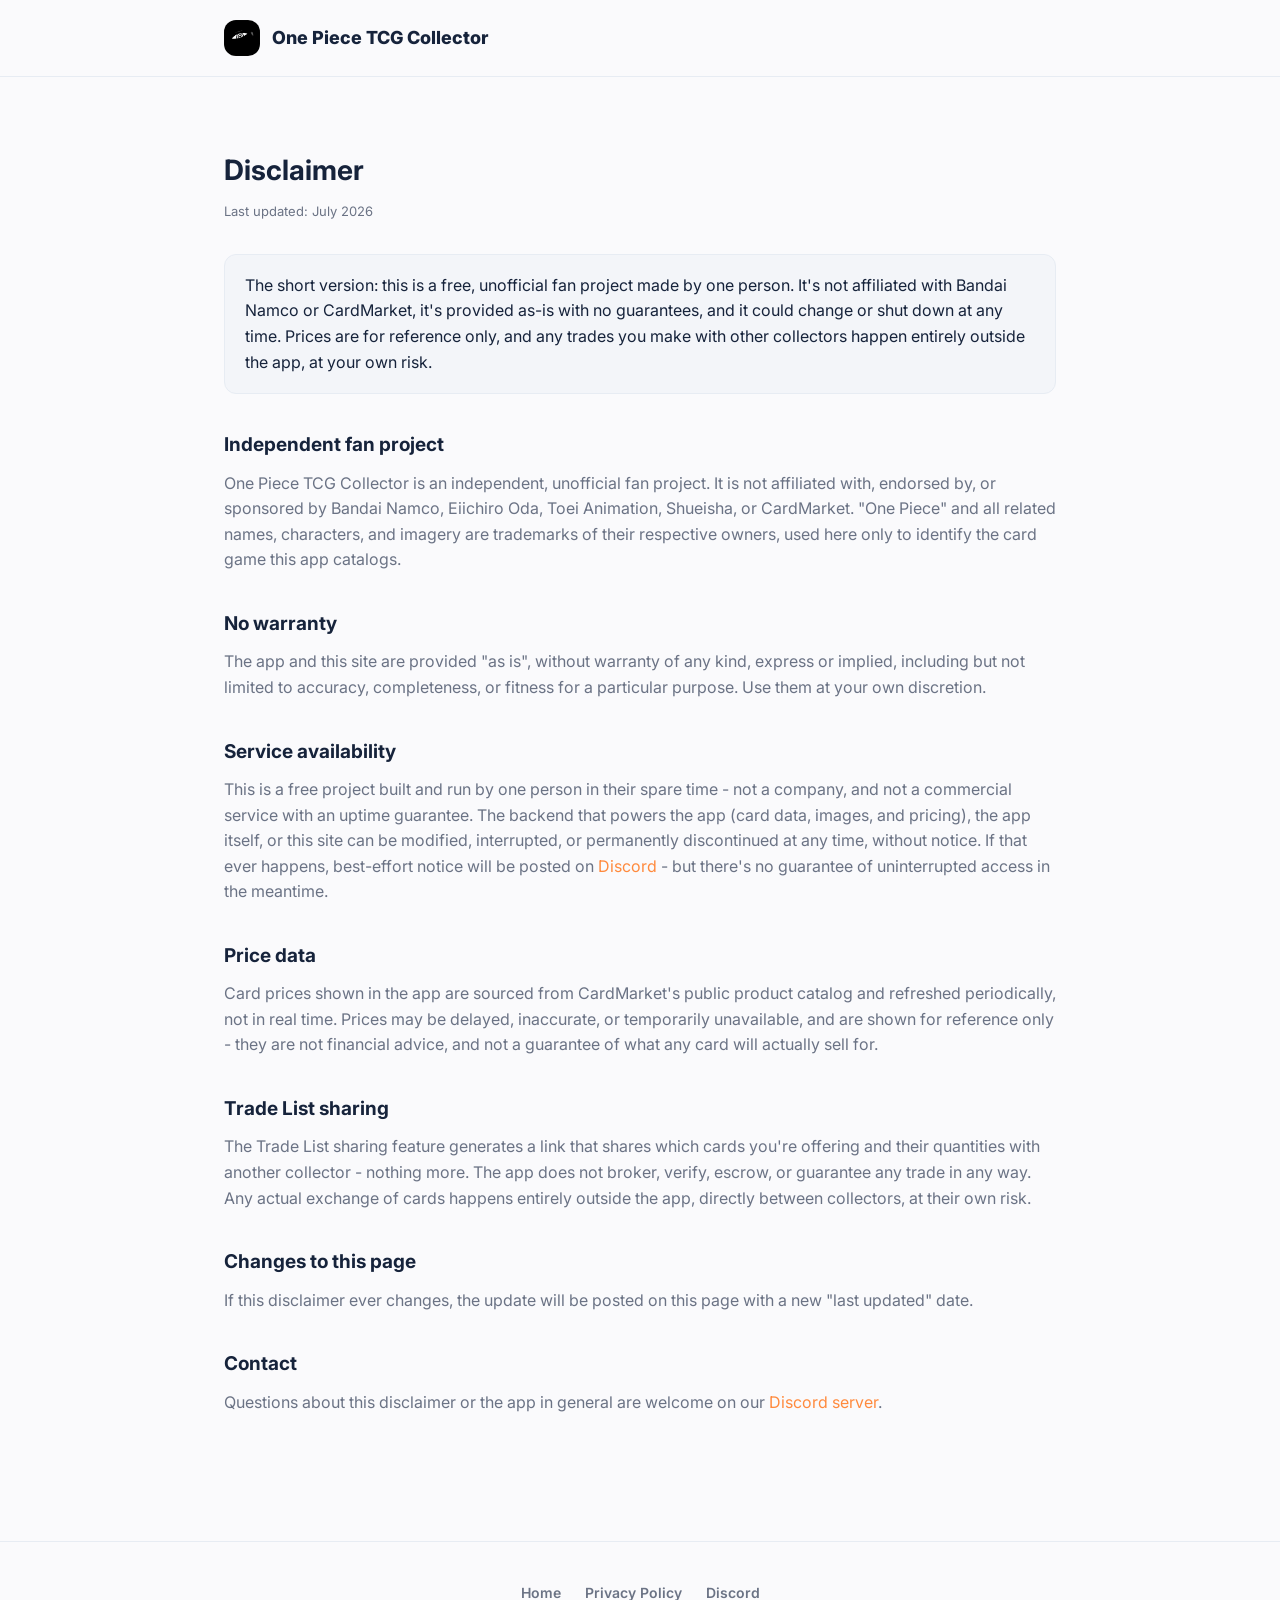
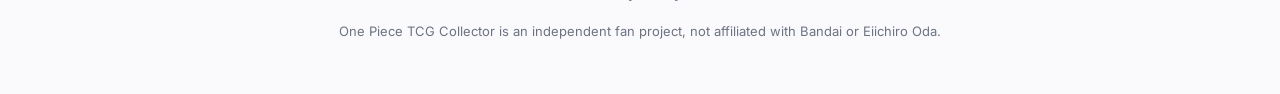
==== disclaimer.html @ 4197c841 "Add disclaimer page, correct donation wording in privacy policy New disclaimer.html covers fan-proje" ====
<!DOCTYPE html>
<html lang="en">
<head>
  <meta charset="UTF-8" />
  <meta name="viewport" content="width=device-width, initial-scale=1.0" />
  <title>Disclaimer — One Piece TCG Collector</title>
  <meta name="description" content="One Piece TCG Collector is an unofficial fan project provided as-is, with no affiliation to Bandai Namco or CardMarket, and no guarantee of uninterrupted service." />
  <link rel="icon" type="image/png" href="assets/favicon.png" />
  <link rel="preconnect" href="https://fonts.googleapis.com" />
  <link rel="preconnect" href="https://fonts.gstatic.com" crossorigin />
  <link href="https://fonts.googleapis.com/css2?family=Inter:wght@400;500;600;700;800&display=swap" rel="stylesheet" />
  <link rel="stylesheet" href="style.css" />
</head>
<body>

  <header class="site-header">
    <div class="container">
      <a href="index.html" style="display:flex;align-items:center;gap:12px;text-decoration:none;">
        <img src="assets/icon.png" alt="One Piece TCG Collector icon" />
        <span class="brand-name">One Piece TCG Collector</span>
      </a>
    </div>
  </header>

  <section class="legal">
    <div class="container">
      <h1>Disclaimer</h1>
      <p class="updated">Last updated: July 2026</p>

      <div class="callout">
        <p>The short version: this is a free, unofficial fan project made by one person. It's not affiliated with Bandai Namco or CardMarket, it's provided as-is with no guarantees, and it could change or shut down at any time. Prices are for reference only, and any trades you make with other collectors happen entirely outside the app, at your own risk.</p>
      </div>

      <h2>Independent fan project</h2>
      <p>
        One Piece TCG Collector is an independent, unofficial fan project. It is not affiliated with, endorsed by,
        or sponsored by Bandai Namco, Eiichiro Oda, Toei Animation, Shueisha, or CardMarket. "One Piece" and all
        related names, characters, and imagery are trademarks of their respective owners, used here only to
        identify the card game this app catalogs.
      </p>

      <h2>No warranty</h2>
      <p>
        The app and this site are provided "as is", without warranty of any kind, express or implied, including
        but not limited to accuracy, completeness, or fitness for a particular purpose. Use them at your own
        discretion.
      </p>

      <h2>Service availability</h2>
      <p>
        This is a free project built and run by one person in their spare time - not a company, and not a
        commercial service with an uptime guarantee. The backend that powers the app (card data, images, and
        pricing), the app itself, or this site can be modified, interrupted, or permanently discontinued at any
        time, without notice. If that ever happens, best-effort notice will be posted on
        <a href="https://discord.gg/aE2m7DEPWh">Discord</a> - but there's no guarantee of uninterrupted access in
        the meantime.
      </p>

      <h2>Price data</h2>
      <p>
        Card prices shown in the app are sourced from CardMarket's public product catalog and refreshed
        periodically, not in real time. Prices may be delayed, inaccurate, or temporarily unavailable, and are
        shown for reference only - they are not financial advice, and not a guarantee of what any card will
        actually sell for.
      </p>

      <h2>Trade List sharing</h2>
      <p>
        The Trade List sharing feature generates a link that shares which cards you're offering and their
        quantities with another collector - nothing more. The app does not broker, verify, escrow, or guarantee
        any trade in any way. Any actual exchange of cards happens entirely outside the app, directly between
        collectors, at their own risk.
      </p>

      <h2>Changes to this page</h2>
      <p>
        If this disclaimer ever changes, the update will be posted on this page with a new "last updated" date.
      </p>

      <h2>Contact</h2>
      <p>
        Questions about this disclaimer or the app in general are welcome on our
        <a href="https://discord.gg/aE2m7DEPWh">Discord server</a>.
      </p>
    </div>
  </section>

  <footer class="site-footer">
    <div class="container">
      <div class="links">
        <a href="index.html">Home</a>
        <a href="privacy.html">Privacy Policy</a>
        <a href="https://discord.gg/aE2m7DEPWh">Discord</a>
      </div>
      <p class="copyright">One Piece TCG Collector is an independent fan project, not affiliated with Bandai or Eiichiro Oda.</p>
    </div>
  </footer>

</body>
</html>
---- style.css ----
:root {
  --primary: #0F2A4A;
  --accent: #FF8A3D;
  --trade: #0E9F6E;
  --wishlist: #E91E63;
  --on-primary: #FFFFFF;

  --background: #FAFAFC;
  --surface: #FFFFFF;
  --surface-alt: #F3F5F9;
  --text-primary: #16233B;
  --text-secondary: #6B7385;
  --border: #E7ECF3;

  --radius-md: 12px;
  --radius-lg: 18px;
  --radius-pill: 999px;
  --shadow: 0 4px 20px rgba(15, 42, 74, 0.08);
  --max-width: 880px;
}

@media (prefers-color-scheme: dark) {
  :root {
    --background: #0A0E1A;
    --surface: #131A2A;
    --surface-alt: #1A2235;
    --text-primary: #EDF1FA;
    --text-secondary: #98A2B8;
    --border: #232D42;
    --shadow: 0 4px 20px rgba(0, 0, 0, 0.35);
  }
}

* { box-sizing: border-box; }

html, body {
  margin: 0;
  padding: 0;
}

body {
  font-family: 'Inter', -apple-system, BlinkMacSystemFont, 'Segoe UI', sans-serif;
  background: var(--background);
  color: var(--text-primary);
  line-height: 1.6;
  -webkit-font-smoothing: antialiased;
}

a {
  color: var(--accent);
  text-decoration: none;
}
a:hover { text-decoration: underline; }

img { max-width: 100%; display: block; }

.container {
  max-width: var(--max-width);
  margin: 0 auto;
  padding: 0 24px;
}

/* Header */
.site-header {
  padding: 20px 0;
  border-bottom: 1px solid var(--border);
}
.site-header .container {
  display: flex;
  align-items: center;
  gap: 12px;
}
.site-header img {
  width: 36px;
  height: 36px;
  border-radius: var(--radius-md);
}
.site-header .brand-name {
  font-weight: 800;
  font-size: 18px;
  color: var(--text-primary);
}

/* Hero */
.hero {
  padding: 64px 0 48px;
  text-align: center;
}
.hero img.icon {
  width: 96px;
  height: 96px;
  border-radius: var(--radius-lg);
  margin: 0 auto 24px;
  box-shadow: var(--shadow);
}
.hero h1 {
  font-size: 34px;
  font-weight: 800;
  margin: 0 0 12px;
  color: var(--text-primary);
}
.hero p.pitch {
  font-size: 18px;
  color: var(--text-secondary);
  max-width: 520px;
  margin: 0 auto 32px;
}

.badge-row {
  display: flex;
  gap: 12px;
  justify-content: center;
  flex-wrap: wrap;
}

.badge {
  display: inline-flex;
  align-items: center;
  gap: 8px;
  padding: 12px 22px;
  border-radius: var(--radius-pill);
  font-weight: 700;
  font-size: 14px;
  text-decoration: none;
}
.badge:hover { text-decoration: none; opacity: 0.9; }
.badge-primary {
  background: var(--primary);
  color: var(--on-primary);
}
.badge-accent {
  background: var(--accent);
  color: var(--on-primary);
}
.badge-outline {
  background: transparent;
  border: 1.5px solid var(--border);
  color: var(--text-primary);
}
.badge-soon {
  background: var(--surface-alt);
  color: var(--text-secondary);
  border: 1.5px dashed var(--border);
}

/* Features */
.features {
  padding: 48px 0;
}
.features h2 {
  text-align: center;
  font-size: 24px;
  margin-bottom: 32px;
  color: var(--text-primary);
}
.feature-grid {
  display: grid;
  grid-template-columns: repeat(auto-fit, minmax(240px, 1fr));
  gap: 20px;
}
.feature-card {
  background: var(--surface);
  border: 1px solid var(--border);
  border-radius: var(--radius-lg);
  padding: 24px;
}
.feature-card h3 {
  margin: 0 0 8px;
  font-size: 16px;
  color: var(--text-primary);
}
.feature-card p {
  margin: 0;
  font-size: 14px;
  color: var(--text-secondary);
}

/* Footer */
.site-footer {
  padding: 40px 0;
  border-top: 1px solid var(--border);
  margin-top: 48px;
  text-align: center;
}
.site-footer .links {
  display: flex;
  gap: 24px;
  justify-content: center;
  flex-wrap: wrap;
  margin-bottom: 16px;
}
.site-footer .links a {
  color: var(--text-secondary);
  font-size: 14px;
  font-weight: 600;
}
.site-footer .copyright {
  color: var(--text-secondary);
  font-size: 13px;
}

/* Legal / privacy pages */
.legal {
  padding: 48px 0 64px;
}
.legal h1 {
  font-size: 28px;
  margin-bottom: 8px;
}
.legal .updated {
  color: var(--text-secondary);
  font-size: 13px;
  margin-bottom: 32px;
}
.legal h2 {
  font-size: 19px;
  margin-top: 36px;
  margin-bottom: 10px;
  color: var(--text-primary);
}
.legal p {
  color: var(--text-secondary);
  margin: 0 0 14px;
}
.legal ul {
  color: var(--text-secondary);
  padding-left: 20px;
}
.legal .callout {
  background: var(--surface-alt);
  border: 1px solid var(--border);
  border-radius: var(--radius-md);
  padding: 18px 20px;
  margin: 20px 0;
}
.legal .callout p { color: var(--text-primary); margin: 0; }
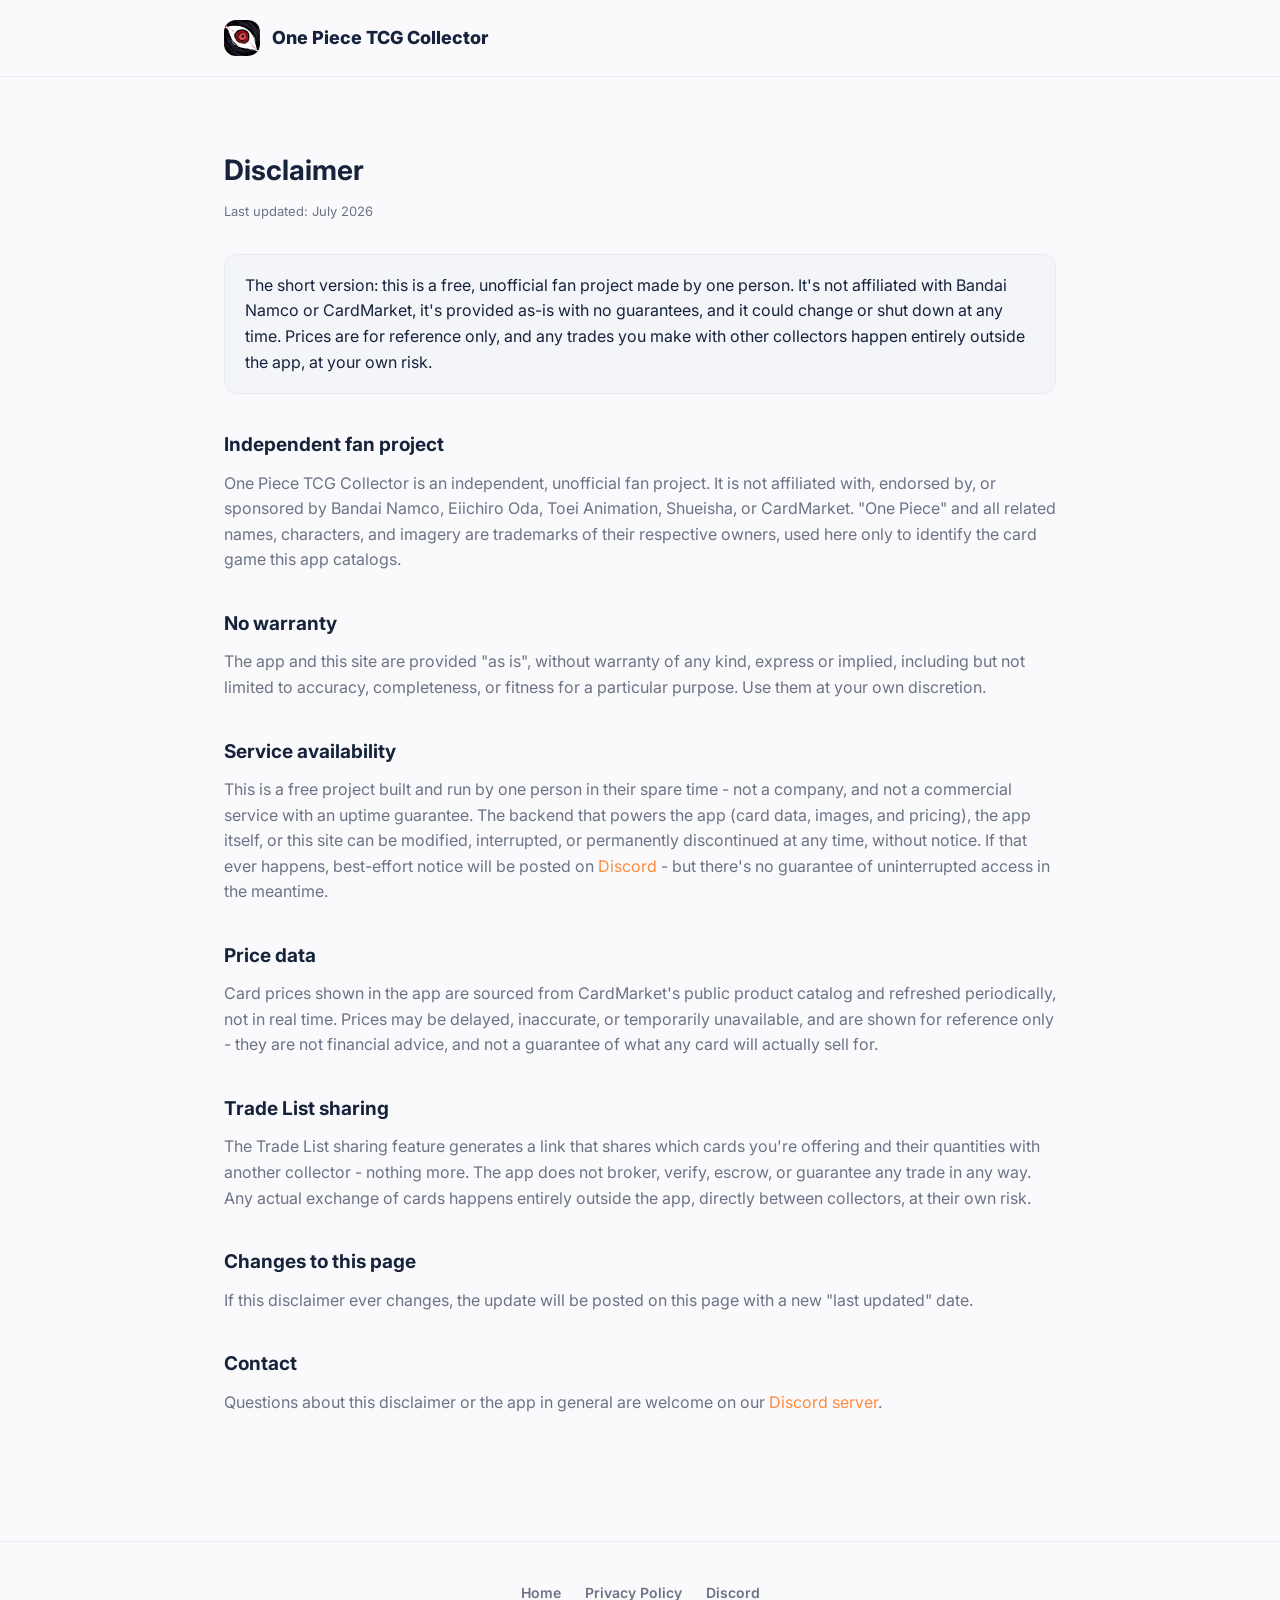
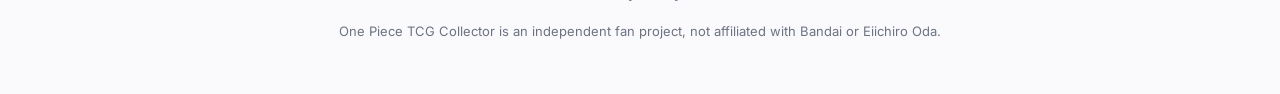
==== commit 31bc4a15: "Consolidate to a single icon asset (favicon.png), drop icon.png/logo.png favicon.png now carries the" ====
--- a/disclaimer.html
+++ b/disclaimer.html
@@ -16,7 +16,7 @@
   <header class="site-header">
     <div class="container">
       <a href="index.html" style="display:flex;align-items:center;gap:12px;text-decoration:none;">
-        <img src="assets/icon.png" alt="One Piece TCG Collector icon" />
+        <img src="assets/favicon.png" alt="One Piece TCG Collector icon" />
         <span class="brand-name">One Piece TCG Collector</span>
       </a>
     </div>
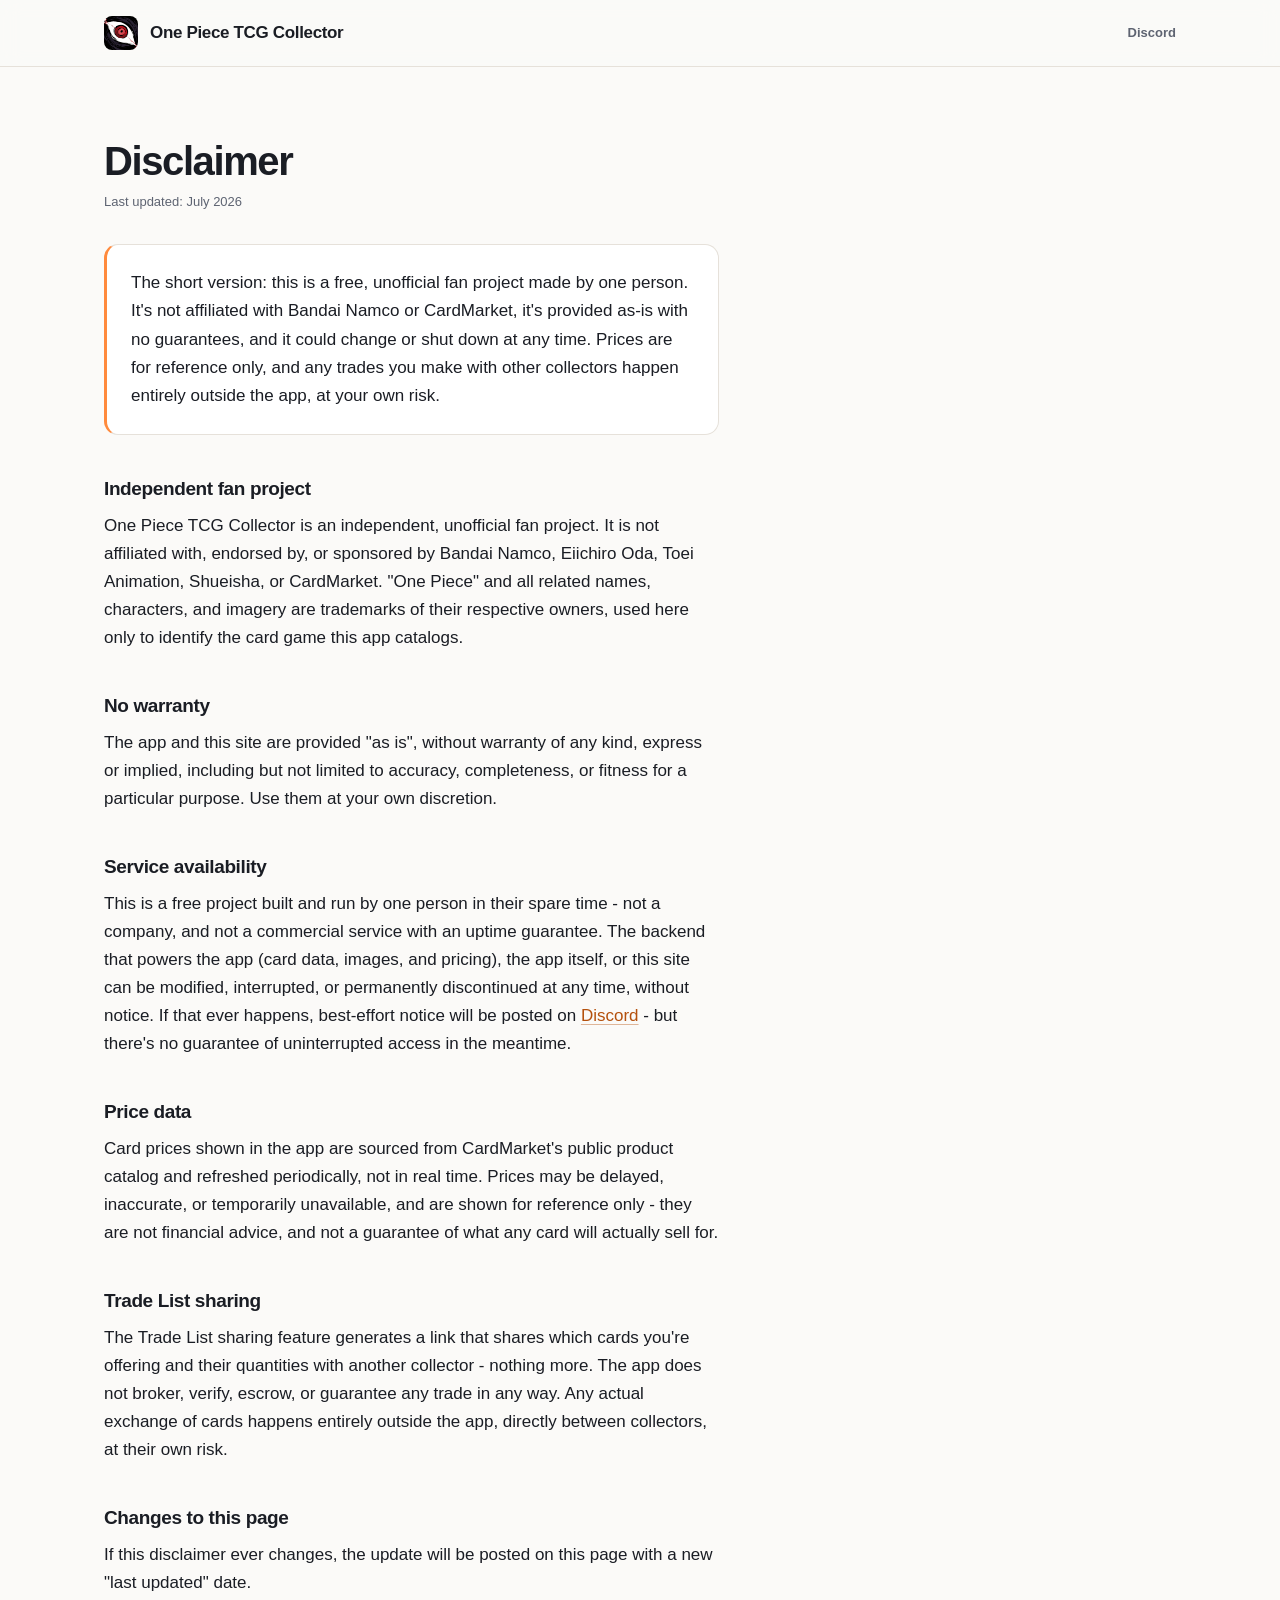
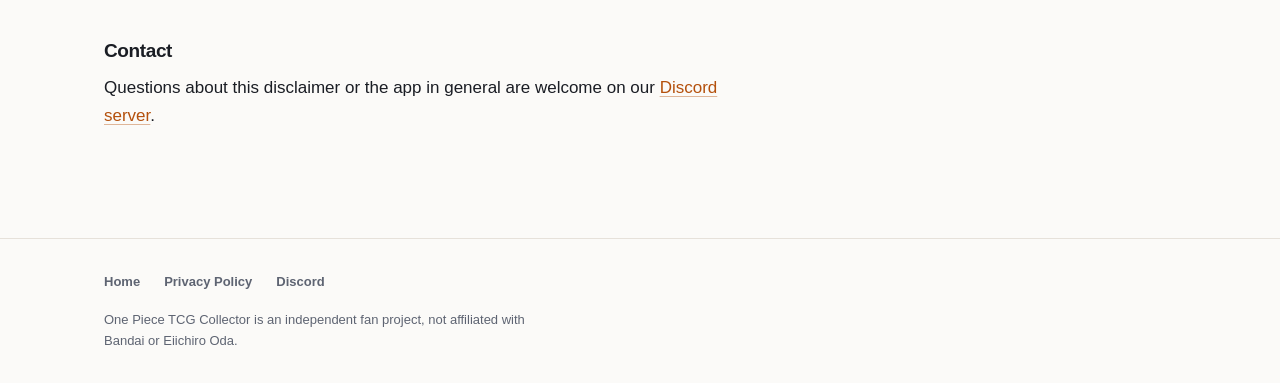
==== commit 28e88efa: "Redesign: dark-first design system, restructured landing page, SEO/OG metadata Full visual redesign " ====
--- a/disclaimer.html
+++ b/disclaimer.html
@@ -5,85 +5,98 @@
   <meta name="viewport" content="width=device-width, initial-scale=1.0" />
   <title>Disclaimer — One Piece TCG Collector</title>
   <meta name="description" content="One Piece TCG Collector is an unofficial fan project provided as-is, with no affiliation to Bandai Namco or CardMarket, and no guarantee of uninterrupted service." />
+  <link rel="canonical" href="https://optcg.poordevelopers.com/disclaimer.html" />
+  <meta name="theme-color" content="#080B12" media="(prefers-color-scheme: dark)" />
+  <meta name="theme-color" content="#FBFAF8" media="(prefers-color-scheme: light)" />
+
+  <meta property="og:type" content="website" />
+  <meta property="og:url" content="https://optcg.poordevelopers.com/disclaimer.html" />
+  <meta property="og:title" content="Disclaimer — One Piece TCG Collector" />
+  <meta property="og:description" content="One Piece TCG Collector is an unofficial fan project provided as-is, with no affiliation to Bandai Namco or CardMarket, and no guarantee of uninterrupted service." />
+  <meta property="og:image" content="https://optcg.poordevelopers.com/assets/og-image.png" />
+  <meta name="twitter:card" content="summary_large_image" />
+
   <link rel="icon" type="image/png" href="assets/favicon.png" />
-  <link rel="preconnect" href="https://fonts.googleapis.com" />
-  <link rel="preconnect" href="https://fonts.gstatic.com" crossorigin />
-  <link href="https://fonts.googleapis.com/css2?family=Inter:wght@400;500;600;700;800&display=swap" rel="stylesheet" />
   <link rel="stylesheet" href="style.css" />
 </head>
 <body>
 
   <header class="site-header">
     <div class="container">
-      <a href="index.html" style="display:flex;align-items:center;gap:12px;text-decoration:none;">
-        <img src="assets/favicon.png" alt="One Piece TCG Collector icon" />
-        <span class="brand-name">One Piece TCG Collector</span>
+      <a class="brand" href="index.html">
+        <img src="assets/favicon.png" alt="" />
+        <span>One Piece TCG Collector</span>
       </a>
+      <a class="header-link" href="https://discord.gg/aE2m7DEPWh">Discord</a>
     </div>
   </header>
 
-  <section class="legal">
-    <div class="container">
-      <h1>Disclaimer</h1>
-      <p class="updated">Last updated: July 2026</p>
+  <main>
+    <section class="legal">
+      <div class="container">
+        <h1>Disclaimer</h1>
+        <p class="updated">Last updated: July 2026</p>
 
-      <div class="callout">
-        <p>The short version: this is a free, unofficial fan project made by one person. It's not affiliated with Bandai Namco or CardMarket, it's provided as-is with no guarantees, and it could change or shut down at any time. Prices are for reference only, and any trades you make with other collectors happen entirely outside the app, at your own risk.</p>
+        <div class="prose">
+          <div class="callout">
+            <p>The short version: this is a free, unofficial fan project made by one person. It's not affiliated with Bandai Namco or CardMarket, it's provided as-is with no guarantees, and it could change or shut down at any time. Prices are for reference only, and any trades you make with other collectors happen entirely outside the app, at your own risk.</p>
+          </div>
+
+          <h2>Independent fan project</h2>
+          <p>
+            One Piece TCG Collector is an independent, unofficial fan project. It is not affiliated with, endorsed by,
+            or sponsored by Bandai Namco, Eiichiro Oda, Toei Animation, Shueisha, or CardMarket. "One Piece" and all
+            related names, characters, and imagery are trademarks of their respective owners, used here only to
+            identify the card game this app catalogs.
+          </p>
+
+          <h2>No warranty</h2>
+          <p>
+            The app and this site are provided "as is", without warranty of any kind, express or implied, including
+            but not limited to accuracy, completeness, or fitness for a particular purpose. Use them at your own
+            discretion.
+          </p>
+
+          <h2>Service availability</h2>
+          <p>
+            This is a free project built and run by one person in their spare time - not a company, and not a
+            commercial service with an uptime guarantee. The backend that powers the app (card data, images, and
+            pricing), the app itself, or this site can be modified, interrupted, or permanently discontinued at any
+            time, without notice. If that ever happens, best-effort notice will be posted on
+            <a href="https://discord.gg/aE2m7DEPWh">Discord</a> - but there's no guarantee of uninterrupted access in
+            the meantime.
+          </p>
+
+          <h2>Price data</h2>
+          <p>
+            Card prices shown in the app are sourced from CardMarket's public product catalog and refreshed
+            periodically, not in real time. Prices may be delayed, inaccurate, or temporarily unavailable, and are
+            shown for reference only - they are not financial advice, and not a guarantee of what any card will
+            actually sell for.
+          </p>
+
+          <h2>Trade List sharing</h2>
+          <p>
+            The Trade List sharing feature generates a link that shares which cards you're offering and their
+            quantities with another collector - nothing more. The app does not broker, verify, escrow, or guarantee
+            any trade in any way. Any actual exchange of cards happens entirely outside the app, directly between
+            collectors, at their own risk.
+          </p>
+
+          <h2>Changes to this page</h2>
+          <p>
+            If this disclaimer ever changes, the update will be posted on this page with a new "last updated" date.
+          </p>
+
+          <h2>Contact</h2>
+          <p>
+            Questions about this disclaimer or the app in general are welcome on our
+            <a href="https://discord.gg/aE2m7DEPWh">Discord server</a>.
+          </p>
+        </div>
       </div>
-
-      <h2>Independent fan project</h2>
-      <p>
-        One Piece TCG Collector is an independent, unofficial fan project. It is not affiliated with, endorsed by,
-        or sponsored by Bandai Namco, Eiichiro Oda, Toei Animation, Shueisha, or CardMarket. "One Piece" and all
-        related names, characters, and imagery are trademarks of their respective owners, used here only to
-        identify the card game this app catalogs.
-      </p>
-
-      <h2>No warranty</h2>
-      <p>
-        The app and this site are provided "as is", without warranty of any kind, express or implied, including
-        but not limited to accuracy, completeness, or fitness for a particular purpose. Use them at your own
-        discretion.
-      </p>
-
-      <h2>Service availability</h2>
-      <p>
-        This is a free project built and run by one person in their spare time - not a company, and not a
-        commercial service with an uptime guarantee. The backend that powers the app (card data, images, and
-        pricing), the app itself, or this site can be modified, interrupted, or permanently discontinued at any
-        time, without notice. If that ever happens, best-effort notice will be posted on
-        <a href="https://discord.gg/aE2m7DEPWh">Discord</a> - but there's no guarantee of uninterrupted access in
-        the meantime.
-      </p>
-
-      <h2>Price data</h2>
-      <p>
-        Card prices shown in the app are sourced from CardMarket's public product catalog and refreshed
-        periodically, not in real time. Prices may be delayed, inaccurate, or temporarily unavailable, and are
-        shown for reference only - they are not financial advice, and not a guarantee of what any card will
-        actually sell for.
-      </p>
-
-      <h2>Trade List sharing</h2>
-      <p>
-        The Trade List sharing feature generates a link that shares which cards you're offering and their
-        quantities with another collector - nothing more. The app does not broker, verify, escrow, or guarantee
-        any trade in any way. Any actual exchange of cards happens entirely outside the app, directly between
-        collectors, at their own risk.
-      </p>
-
-      <h2>Changes to this page</h2>
-      <p>
-        If this disclaimer ever changes, the update will be posted on this page with a new "last updated" date.
-      </p>
-
-      <h2>Contact</h2>
-      <p>
-        Questions about this disclaimer or the app in general are welcome on our
-        <a href="https://discord.gg/aE2m7DEPWh">Discord server</a>.
-      </p>
-    </div>
-  </section>
+    </section>
+  </main>
 
   <footer class="site-footer">
     <div class="container">
@@ -92,7 +105,7 @@
         <a href="privacy.html">Privacy Policy</a>
         <a href="https://discord.gg/aE2m7DEPWh">Discord</a>
       </div>
-      <p class="copyright">One Piece TCG Collector is an independent fan project, not affiliated with Bandai or Eiichiro Oda.</p>
+      <p class="colophon">One Piece TCG Collector is an independent fan project, not affiliated with Bandai or Eiichiro Oda.</p>
     </div>
   </footer>
 
--- a/style.css
+++ b/style.css
@@ -1,236 +1,764 @@
+/* ==========================================================================
+   One Piece TCG Collector — public site
+   Dark-first editorial system. No build step, no third-party requests.
+   ========================================================================== */
+
+/* --------------------------------------------------------------------------
+   Tokens — dark is the default declaration, not an override.
+   Browsers reporting no colour-scheme preference get the brand identity.
+   -------------------------------------------------------------------------- */
+
 :root {
-  --primary: #0F2A4A;
-  --accent: #FF8A3D;
-  --trade: #0E9F6E;
-  --wishlist: #E91E63;
-  --on-primary: #FFFFFF;
-
-  --background: #FAFAFC;
-  --surface: #FFFFFF;
-  --surface-alt: #F3F5F9;
-  --text-primary: #16233B;
-  --text-secondary: #6B7385;
-  --border: #E7ECF3;
-
-  --radius-md: 12px;
-  --radius-lg: 18px;
-  --radius-pill: 999px;
-  --shadow: 0 4px 20px rgba(15, 42, 74, 0.08);
-  --max-width: 880px;
-}
-
-@media (prefers-color-scheme: dark) {
+  /* Surfaces */
+  --canvas: #080b12;
+  --surface: #10151f;
+  --surface-high: #161d2b;
+  --hairline: #222c3d;
+
+  /* Text */
+  --ink: #f2f5fa;
+  --ink-muted: #98a3b8;
+
+  /* Accent — split roles. --accent fills, --accent-ink writes.
+     They diverge in the light palette, where the raw accent fails contrast. */
+  --accent: #ff8a3d;
+  --accent-ink: #ff8a3d;
+  --accent-contrast: #1f1206;
+
+  /* Feature hues, echoing the app's own colour language */
+  --hue-trade: #2dd4a0;
+  --hue-wishlist: #ff6b9d;
+
+  /* Elevation — in dark, surfaces separate by luminance and hairline;
+     the shadow only grounds the largest floating elements. */
+  --elevation-1: 0 1px 2px rgba(0, 0, 0, 0.4);
+  --elevation-2: 0 24px 60px -20px rgba(0, 0, 0, 0.7);
+
+  /* Atmosphere behind the hero */
+  --glow: radial-gradient(
+    62% 80% at 78% 12%,
+    rgba(255, 138, 61, 0.16) 0%,
+    rgba(255, 138, 61, 0.05) 38%,
+    transparent 72%
+  );
+
+  /* Type */
+  --font-display: "Segoe UI Variable Display", "Segoe UI", -apple-system,
+    BlinkMacSystemFont, "Helvetica Neue", Arial, sans-serif;
+  --font-body: "Segoe UI Variable Text", "Segoe UI", -apple-system,
+    BlinkMacSystemFont, "Helvetica Neue", Arial, sans-serif;
+
+  --fs-display: clamp(2.5rem, 1.5rem + 4vw, 4.5rem);
+  --fs-h2: clamp(1.75rem, 1.4rem + 1.4vw, 2.5rem);
+  --fs-h3: 1.1875rem;
+  --fs-lead: clamp(1.0625rem, 1rem + 0.4vw, 1.25rem);
+  --fs-body: 1.0625rem;
+  --fs-caption: 0.8125rem;
+  --fs-eyebrow: 0.75rem;
+
+  --track-display: -0.035em;
+  --track-tight: -0.02em;
+  --track-eyebrow: 0.14em;
+
+  /* Space */
+  --sp-1: 0.25rem;
+  --sp-2: 0.5rem;
+  --sp-3: 0.75rem;
+  --sp-4: 1rem;
+  --sp-5: 1.5rem;
+  --sp-6: 2rem;
+  --sp-7: 2.75rem;
+  --sp-8: 4rem;
+  --sp-9: 6rem;
+  --sp-10: 8rem;
+
+  /* Radius */
+  --r-sm: 8px;
+  --r-md: 14px;
+  --r-lg: 22px;
+  --r-pill: 999px;
+
+  /* Layout */
+  --measure-wide: 1120px;
+  --measure-prose: 65ch;
+
+  color-scheme: dark;
+}
+
+@media (prefers-color-scheme: light) {
   :root {
-    --background: #0A0E1A;
-    --surface: #131A2A;
-    --surface-alt: #1A2235;
-    --text-primary: #EDF1FA;
-    --text-secondary: #98A2B8;
-    --border: #232D42;
-    --shadow: 0 4px 20px rgba(0, 0, 0, 0.35);
-  }
-}
-
-* { box-sizing: border-box; }
-
-html, body {
+    --canvas: #fbfaf8;
+    --surface: #ffffff;
+    --surface-high: #fff6ee;
+    --hairline: #e6e1da;
+
+    --ink: #1a1d24;
+    --ink-muted: #5e6472;
+
+    /* The fill stays brand-orange; the text role darkens to clear 4.5:1
+       against a near-white canvas, where #ff8a3d measures only ~2.4:1. */
+    --accent: #ff8a3d;
+    --accent-ink: #b4500c;
+    --accent-contrast: #1f1206;
+
+    --hue-trade: #0e9f6e;
+    --hue-wishlist: #d81b60;
+
+    --elevation-1: 0 1px 2px rgba(26, 29, 36, 0.06);
+    --elevation-2: 0 20px 48px -16px rgba(26, 29, 36, 0.18);
+
+    --glow: radial-gradient(
+      62% 80% at 78% 12%,
+      rgba(255, 138, 61, 0.18) 0%,
+      rgba(255, 138, 61, 0.06) 38%,
+      transparent 72%
+    );
+
+    color-scheme: light;
+  }
+}
+
+/* --------------------------------------------------------------------------
+   Base
+   -------------------------------------------------------------------------- */
+
+*,
+*::before,
+*::after {
+  box-sizing: border-box;
+}
+
+html {
+  -webkit-text-size-adjust: 100%;
+}
+
+body {
   margin: 0;
+  background: var(--canvas);
+  color: var(--ink);
+  font-family: var(--font-body);
+  font-size: var(--fs-body);
+  line-height: 1.65;
+  -webkit-font-smoothing: antialiased;
+  -moz-osx-font-smoothing: grayscale;
+  overflow-x: hidden;
+}
+
+h1,
+h2,
+h3 {
+  font-family: var(--font-display);
+  line-height: 1.1;
+  margin: 0;
+}
+
+p {
+  margin: 0;
+}
+
+img,
+svg {
+  max-width: 100%;
+  display: block;
+}
+
+a {
+  color: var(--accent-ink);
+  text-decoration-color: color-mix(in srgb, var(--accent-ink) 40%, transparent);
+  text-underline-offset: 0.2em;
+}
+
+a:hover {
+  text-decoration-color: currentColor;
+}
+
+:focus-visible {
+  outline: 2px solid var(--accent);
+  outline-offset: 3px;
+  border-radius: var(--r-sm);
+}
+
+::selection {
+  background: var(--accent);
+  color: var(--accent-contrast);
+}
+
+.container {
+  width: 100%;
+  max-width: var(--measure-wide);
+  margin-inline: auto;
+  padding-inline: var(--sp-5);
+}
+
+/* Small caps label used above display headings and section headings */
+.eyebrow {
+  font-size: var(--fs-eyebrow);
+  font-weight: 700;
+  letter-spacing: var(--track-eyebrow);
+  text-transform: uppercase;
+  color: var(--accent-ink);
+  margin: 0 0 var(--sp-3);
+}
+
+.visually-hidden {
+  position: absolute;
+  width: 1px;
+  height: 1px;
+  margin: -1px;
   padding: 0;
-}
-
-body {
-  font-family: 'Inter', -apple-system, BlinkMacSystemFont, 'Segoe UI', sans-serif;
-  background: var(--background);
-  color: var(--text-primary);
-  line-height: 1.6;
-  -webkit-font-smoothing: antialiased;
-}
-
-a {
-  color: var(--accent);
-  text-decoration: none;
-}
-a:hover { text-decoration: underline; }
-
-img { max-width: 100%; display: block; }
-
-.container {
-  max-width: var(--max-width);
-  margin: 0 auto;
-  padding: 0 24px;
-}
-
-/* Header */
+  overflow: hidden;
+  clip-path: inset(50%);
+  white-space: nowrap;
+}
+
+@media (prefers-reduced-motion: reduce) {
+  *,
+  *::before,
+  *::after {
+    animation-duration: 0.01ms !important;
+    animation-iteration-count: 1 !important;
+    transition-duration: 0.01ms !important;
+    scroll-behavior: auto !important;
+  }
+}
+
+/* --------------------------------------------------------------------------
+   Shared shell — identical markup on all three pages
+   -------------------------------------------------------------------------- */
+
 .site-header {
-  padding: 20px 0;
-  border-bottom: 1px solid var(--border);
-}
+  border-bottom: 1px solid var(--hairline);
+  background: color-mix(in srgb, var(--canvas) 80%, transparent);
+  backdrop-filter: saturate(140%) blur(10px);
+  position: relative;
+  z-index: 2;
+}
+
 .site-header .container {
   display: flex;
   align-items: center;
-  gap: 12px;
-}
-.site-header img {
-  width: 36px;
-  height: 36px;
-  border-radius: var(--radius-md);
-}
-.site-header .brand-name {
-  font-weight: 800;
-  font-size: 18px;
-  color: var(--text-primary);
-}
-
-/* Hero */
-.hero {
-  padding: 64px 0 48px;
-  text-align: center;
-}
-.hero img.icon {
-  width: 96px;
-  height: 96px;
-  border-radius: var(--radius-lg);
-  margin: 0 auto 24px;
-  box-shadow: var(--shadow);
-}
-.hero h1 {
-  font-size: 34px;
-  font-weight: 800;
-  margin: 0 0 12px;
-  color: var(--text-primary);
-}
-.hero p.pitch {
-  font-size: 18px;
-  color: var(--text-secondary);
-  max-width: 520px;
-  margin: 0 auto 32px;
-}
-
-.badge-row {
-  display: flex;
-  gap: 12px;
-  justify-content: center;
-  flex-wrap: wrap;
-}
-
-.badge {
+  justify-content: space-between;
+  gap: var(--sp-4);
+  padding-block: var(--sp-4);
+}
+
+.brand {
   display: inline-flex;
   align-items: center;
-  gap: 8px;
-  padding: 12px 22px;
-  border-radius: var(--radius-pill);
+  gap: var(--sp-3);
+  color: var(--ink);
+  text-decoration: none;
+}
+
+.brand img {
+  width: 34px;
+  height: 34px;
+  border-radius: var(--r-sm);
+}
+
+.brand span {
+  font-family: var(--font-display);
+  font-size: var(--fs-body);
   font-weight: 700;
-  font-size: 14px;
+  letter-spacing: var(--track-tight);
+}
+
+.header-link {
+  font-size: var(--fs-caption);
+  font-weight: 600;
+  color: var(--ink-muted);
   text-decoration: none;
 }
-.badge:hover { text-decoration: none; opacity: 0.9; }
-.badge-primary {
-  background: var(--primary);
-  color: var(--on-primary);
-}
-.badge-accent {
-  background: var(--accent);
-  color: var(--on-primary);
-}
-.badge-outline {
-  background: transparent;
-  border: 1.5px solid var(--border);
-  color: var(--text-primary);
-}
-.badge-soon {
-  background: var(--surface-alt);
-  color: var(--text-secondary);
-  border: 1.5px dashed var(--border);
-}
-
-/* Features */
-.features {
-  padding: 48px 0;
-}
-.features h2 {
-  text-align: center;
-  font-size: 24px;
-  margin-bottom: 32px;
-  color: var(--text-primary);
-}
-.feature-grid {
-  display: grid;
-  grid-template-columns: repeat(auto-fit, minmax(240px, 1fr));
-  gap: 20px;
-}
-.feature-card {
-  background: var(--surface);
-  border: 1px solid var(--border);
-  border-radius: var(--radius-lg);
-  padding: 24px;
-}
-.feature-card h3 {
-  margin: 0 0 8px;
-  font-size: 16px;
-  color: var(--text-primary);
-}
-.feature-card p {
-  margin: 0;
-  font-size: 14px;
-  color: var(--text-secondary);
-}
-
-/* Footer */
+
+.header-link:hover {
+  color: var(--ink);
+}
+
 .site-footer {
-  padding: 40px 0;
-  border-top: 1px solid var(--border);
-  margin-top: 48px;
-  text-align: center;
-}
+  border-top: 1px solid var(--hairline);
+  margin-top: var(--sp-7);
+  padding-block: var(--sp-6);
+}
+
 .site-footer .links {
   display: flex;
-  gap: 24px;
-  justify-content: center;
   flex-wrap: wrap;
-  margin-bottom: 16px;
-}
+  gap: var(--sp-5);
+  margin-bottom: var(--sp-4);
+}
+
 .site-footer .links a {
-  color: var(--text-secondary);
-  font-size: 14px;
+  font-size: var(--fs-caption);
   font-weight: 600;
-}
-.site-footer .copyright {
-  color: var(--text-secondary);
-  font-size: 13px;
-}
-
-/* Legal / privacy pages */
+  color: var(--ink-muted);
+  text-decoration: none;
+}
+
+.site-footer .links a:hover {
+  color: var(--ink);
+  text-decoration: underline;
+}
+
+.site-footer .colophon {
+  font-size: var(--fs-caption);
+  color: var(--ink-muted);
+  max-width: 60ch;
+}
+
+/* --------------------------------------------------------------------------
+   Buttons
+   -------------------------------------------------------------------------- */
+
+.btn {
+  display: inline-flex;
+  align-items: center;
+  gap: var(--sp-2);
+  padding: 0.8rem 1.5rem;
+  border-radius: var(--r-pill);
+  font-family: var(--font-body);
+  font-size: var(--fs-body);
+  font-weight: 700;
+  letter-spacing: var(--track-tight);
+  text-decoration: none;
+  border: 1px solid transparent;
+  transition: transform 160ms ease, background-color 160ms ease,
+    border-color 160ms ease;
+}
+
+.btn:hover {
+  transform: translateY(-1px);
+}
+
+.btn-primary {
+  background: var(--accent);
+  color: var(--accent-contrast);
+  box-shadow: 0 10px 30px -12px color-mix(in srgb, var(--accent) 70%, transparent);
+}
+
+.btn-primary:hover {
+  background: color-mix(in srgb, var(--accent) 88%, white);
+}
+
+.btn-ghost {
+  color: var(--ink);
+  border-color: var(--hairline);
+  background: var(--surface);
+}
+
+.btn-ghost:hover {
+  border-color: color-mix(in srgb, var(--ink) 30%, var(--hairline));
+}
+
+/* --------------------------------------------------------------------------
+   Hero
+   -------------------------------------------------------------------------- */
+
+.hero {
+  position: relative;
+  padding-block: clamp(2.5rem, 6vw, 5rem) clamp(2rem, 4vw, 3rem);
+  overflow: hidden;
+}
+
+.hero::before {
+  content: "";
+  position: absolute;
+  inset: -30% 0 auto;
+  height: 160%;
+  background: var(--glow);
+  pointer-events: none;
+}
+
+.hero .container {
+  position: relative;
+}
+
+.hero-grid {
+  display: grid;
+  grid-template-columns: minmax(0, 1.15fr) minmax(0, 0.85fr);
+  gap: var(--sp-8);
+  align-items: center;
+}
+
+.hero-grid > * {
+  min-width: 0;
+}
+
+.hero h1 {
+  font-size: var(--fs-display);
+  font-weight: 800;
+  letter-spacing: var(--track-display);
+  line-height: 1.02;
+}
+
+.hero h1 em {
+  font-style: normal;
+  color: var(--accent-ink);
+}
+
+.hero .lead {
+  margin-top: var(--sp-5);
+  font-size: var(--fs-lead);
+  color: var(--ink-muted);
+  max-width: 46ch;
+}
+
+.hero .actions {
+  display: flex;
+  flex-wrap: wrap;
+  align-items: center;
+  gap: var(--sp-4);
+  margin-top: var(--sp-6);
+}
+
+/* Pre-launch availability. Deliberately not a button — it is a status, and
+   dressing it as a peer of the CTA is what made the old hero read as a
+   row of interchangeable pills. */
+.status {
+  display: flex;
+  align-items: center;
+  gap: var(--sp-2);
+  margin-top: var(--sp-5);
+  font-size: var(--fs-caption);
+  color: var(--ink-muted);
+}
+
+.status-dot {
+  width: 7px;
+  height: 7px;
+  border-radius: 50%;
+  background: var(--accent);
+  flex: none;
+  animation: pulse 2.4s ease-in-out infinite;
+}
+
+@keyframes pulse {
+  0%,
+  100% {
+    opacity: 1;
+    box-shadow: 0 0 0 0 color-mix(in srgb, var(--accent) 55%, transparent);
+  }
+  50% {
+    opacity: 0.65;
+    box-shadow: 0 0 0 6px transparent;
+  }
+}
+
+/* Hero visual: three real cards from the game, fanned like a hand pulled
+   from a binder. Wide spread plus a slight per-card lift on hover reads as
+   a deck you could riffle through, not a static product shot. */
+.card-stack {
+  position: relative;
+  width: 400px;
+  height: 380px;
+  margin-inline: auto;
+}
+
+.card-stack .card {
+  position: absolute;
+  width: 216px;
+  height: 302px;
+  border-radius: 10px;
+  border: 1px solid var(--hairline);
+  background-color: var(--surface);
+  background-size: cover;
+  background-position: center;
+  box-shadow: var(--elevation-2);
+  transition: transform 260ms ease;
+}
+
+.card-stack .card-a {
+  left: -6px;
+  top: 66px;
+  transform: rotate(-20deg);
+  background-image: url("assets/cards/luffy.jpg");
+}
+
+.card-stack .card-b {
+  left: 178px;
+  top: 40px;
+  transform: rotate(16deg);
+  background-image: url("assets/cards/yamato.jpg");
+}
+
+.card-stack .card-c {
+  left: 86px;
+  top: 4px;
+  transform: rotate(-3deg);
+  background-image: url("assets/cards/zoro.jpg");
+}
+
+.card-stack:hover .card-a {
+  transform: rotate(-26deg) translate(-10px, 4px);
+}
+
+.card-stack:hover .card-b {
+  transform: rotate(22deg) translate(10px, 4px);
+}
+
+.card-stack:hover .card-c {
+  transform: rotate(-3deg) translateY(-10px);
+}
+
+
+/* --------------------------------------------------------------------------
+   Features — weighted bento, deliberately uneven row structure
+   -------------------------------------------------------------------------- */
+
+.section-head {
+  max-width: 52ch;
+  margin-bottom: var(--sp-6);
+}
+
+.section-head h2 {
+  font-size: var(--fs-h2);
+  font-weight: 800;
+  letter-spacing: var(--track-display);
+}
+
+.section-head p {
+  margin-top: var(--sp-3);
+  color: var(--ink-muted);
+}
+
+.features {
+  padding-block: clamp(2rem, 5vw, 3.5rem);
+}
+
+.bento {
+  display: grid;
+  grid-template-columns: repeat(6, 1fr);
+  gap: var(--sp-4);
+}
+
+.tile {
+  background: var(--surface);
+  border: 1px solid var(--hairline);
+  border-radius: var(--r-lg);
+  padding: var(--sp-5);
+  box-shadow: var(--elevation-1);
+}
+
+.tile h3 {
+  font-size: var(--fs-h3);
+  font-weight: 700;
+  letter-spacing: var(--track-tight);
+  margin-bottom: var(--sp-2);
+}
+
+.tile p {
+  color: var(--ink-muted);
+  font-size: var(--fs-body);
+}
+
+.tile svg {
+  width: 26px;
+  height: 26px;
+  margin-bottom: var(--sp-4);
+  color: var(--accent-ink);
+}
+
+/* Row 1 — 4 + 2 */
+.tile-lead {
+  grid-column: span 4;
+  background: var(--surface-high);
+  padding: var(--sp-6);
+}
+
+.tile-lead h3 {
+  font-size: var(--fs-h2);
+  font-weight: 800;
+  letter-spacing: var(--track-display);
+  margin-bottom: var(--sp-3);
+}
+
+.tile-lead p {
+  font-size: var(--fs-lead);
+  max-width: 42ch;
+}
+
+.tile-lead svg {
+  width: 32px;
+  height: 32px;
+}
+
+.tile-catalog {
+  grid-column: span 2;
+}
+
+/* Row 2 — 2 + 2 + 2 */
+.tile-third {
+  grid-column: span 2;
+}
+
+.tile-wishlist svg {
+  color: var(--hue-wishlist);
+}
+
+.tile-trade svg {
+  color: var(--hue-trade);
+}
+
+/* Row 3 — one full-width strip, laid out horizontally so it does not read as
+   another card in the same rhythm */
+.tile-strip {
+  grid-column: span 6;
+  display: flex;
+  align-items: center;
+  gap: var(--sp-5);
+}
+
+.tile-strip svg {
+  margin-bottom: 0;
+  flex: none;
+  width: 30px;
+  height: 30px;
+}
+
+.tile-strip h3 {
+  margin-bottom: var(--sp-1);
+}
+
+/* --------------------------------------------------------------------------
+   Credibility
+   -------------------------------------------------------------------------- */
+
+.credibility {
+  padding-block: clamp(1.5rem, 4vw, 2.5rem) clamp(2rem, 5vw, 4rem);
+}
+
+.credibility .panel {
+  border: 1px solid var(--hairline);
+  border-left: 3px solid var(--accent);
+  border-radius: var(--r-md);
+  background: var(--surface);
+  padding: var(--sp-6);
+}
+
+.credibility h2 {
+  font-size: var(--fs-h2);
+  font-weight: 800;
+  letter-spacing: var(--track-display);
+  margin-bottom: var(--sp-4);
+}
+
+.credibility p {
+  color: var(--ink-muted);
+  max-width: var(--measure-prose);
+}
+
+.credibility p + p {
+  margin-top: var(--sp-4);
+}
+
+.credibility a {
+  font-weight: 600;
+}
+
+/* --------------------------------------------------------------------------
+   Legal pages
+   -------------------------------------------------------------------------- */
+
 .legal {
-  padding: 48px 0 64px;
-}
+  padding-block: clamp(2.5rem, 6vw, 4.5rem) var(--sp-8);
+}
+
 .legal h1 {
-  font-size: 28px;
-  margin-bottom: 8px;
-}
+  font-size: var(--fs-h2);
+  font-weight: 800;
+  letter-spacing: var(--track-display);
+}
+
 .legal .updated {
-  color: var(--text-secondary);
-  font-size: 13px;
-  margin-bottom: 32px;
-}
+  margin-top: var(--sp-2);
+  font-size: var(--fs-caption);
+  color: var(--ink-muted);
+}
+
+.legal .prose {
+  max-width: var(--measure-prose);
+  margin-top: var(--sp-6);
+}
+
 .legal h2 {
-  font-size: 19px;
-  margin-top: 36px;
-  margin-bottom: 10px;
-  color: var(--text-primary);
-}
+  font-size: var(--fs-h3);
+  font-weight: 700;
+  letter-spacing: var(--track-tight);
+  margin-top: var(--sp-7);
+  margin-bottom: var(--sp-3);
+}
+
 .legal p {
-  color: var(--text-secondary);
-  margin: 0 0 14px;
-}
-.legal ul {
-  color: var(--text-secondary);
-  padding-left: 20px;
-}
+  color: var(--ink);
+}
+
+.legal p + p {
+  margin-top: var(--sp-4);
+}
+
 .legal .callout {
-  background: var(--surface-alt);
-  border: 1px solid var(--border);
-  border-radius: var(--radius-md);
-  padding: 18px 20px;
-  margin: 20px 0;
-}
-.legal .callout p { color: var(--text-primary); margin: 0; }
+  background: var(--surface);
+  border: 1px solid var(--hairline);
+  border-left: 3px solid var(--accent);
+  border-radius: var(--r-md);
+  padding: var(--sp-5);
+}
+
+/* --------------------------------------------------------------------------
+   Responsive
+   -------------------------------------------------------------------------- */
+
+@media (max-width: 900px) {
+  .hero-grid {
+    grid-template-columns: minmax(0, 1fr);
+    gap: var(--sp-7);
+  }
+
+  .card-stack {
+    transform: scale(0.82);
+    transform-origin: left center;
+    margin-inline: 0;
+  }
+
+  .tile-lead,
+  .tile-catalog,
+  .tile-third {
+    grid-column: span 3;
+  }
+
+  .tile-strip {
+    grid-column: span 6;
+  }
+}
+
+@media (max-width: 600px) {
+  /* On a phone the CTA belongs above the fold; decoration does not. */
+  .card-stack {
+    display: none;
+  }
+
+  .bento {
+    grid-template-columns: minmax(0, 1fr);
+  }
+
+  .tile-lead,
+  .tile-catalog,
+  .tile-third,
+  .tile-strip {
+    grid-column: span 1;
+  }
+
+  .tile-strip {
+    flex-direction: column;
+    align-items: flex-start;
+    gap: var(--sp-3);
+  }
+
+  .tile-lead {
+    padding: var(--sp-5);
+  }
+
+  .btn {
+    width: 100%;
+    justify-content: center;
+  }
+}
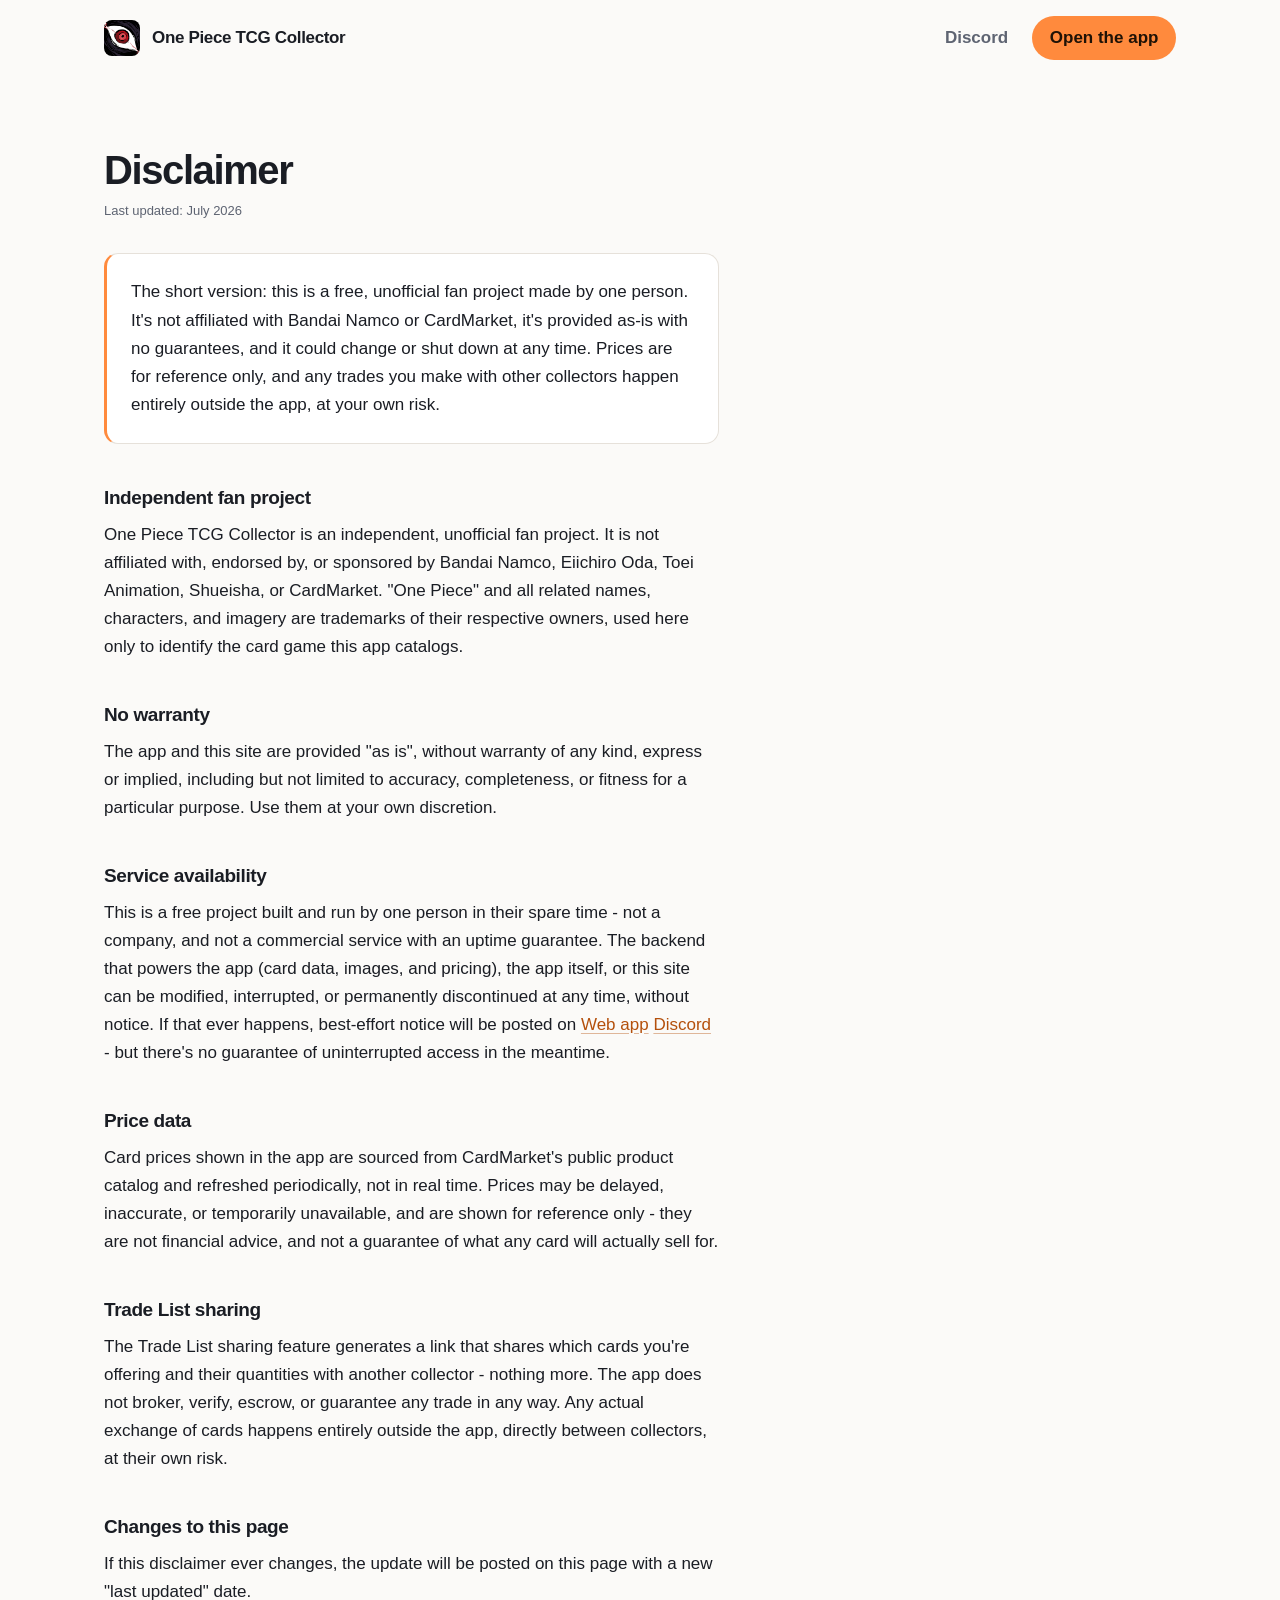
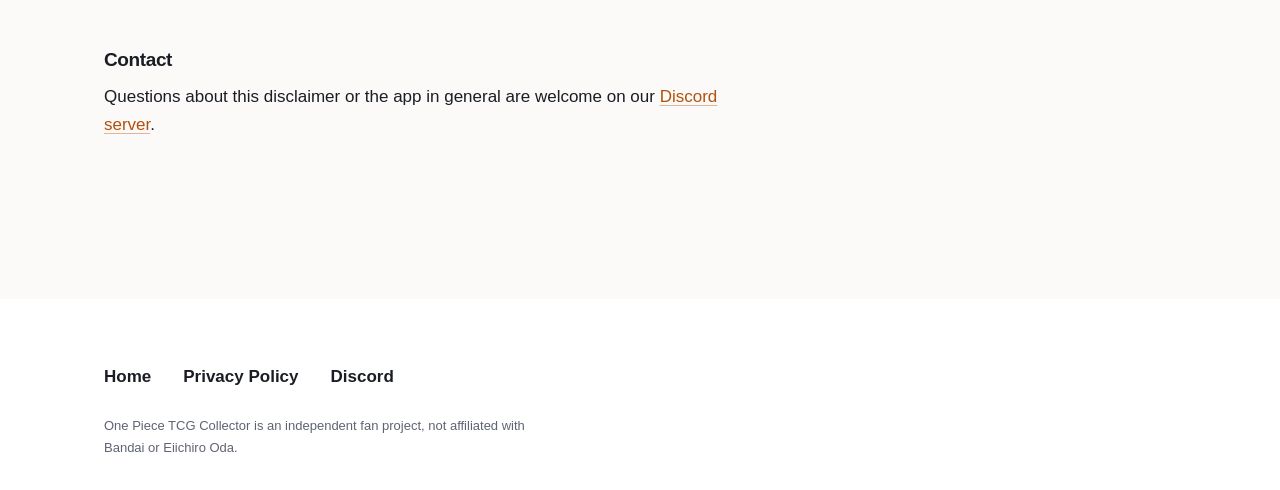
==== commit 3fc80011: "feat(site): rediseño de la landing, enlace a la web app y sin referencias a Android Co-Authored-By: " ====
--- a/disclaimer.html
+++ b/disclaimer.html
@@ -27,7 +27,10 @@
         <img src="assets/favicon.png" alt="" />
         <span>One Piece TCG Collector</span>
       </a>
-      <a class="header-link" href="https://discord.gg/aE2m7DEPWh">Discord</a>
+      <nav class="header-nav" aria-label="Main">
+        <a class="header-link" href="https://discord.gg/aE2m7DEPWh">Discord</a>
+        <a class="header-cta" href="https://optcg-collector.poordevelopers.com">Open the app</a>
+      </nav>
     </div>
   </header>
 
@@ -63,7 +66,8 @@
             commercial service with an uptime guarantee. The backend that powers the app (card data, images, and
             pricing), the app itself, or this site can be modified, interrupted, or permanently discontinued at any
             time, without notice. If that ever happens, best-effort notice will be posted on
-            <a href="https://discord.gg/aE2m7DEPWh">Discord</a> - but there's no guarantee of uninterrupted access in
+            <a href="https://optcg-collector.poordevelopers.com">Web app</a>
+        <a href="https://discord.gg/aE2m7DEPWh">Discord</a> - but there's no guarantee of uninterrupted access in
             the meantime.
           </p>
 
--- a/style.css
+++ b/style.css
@@ -33,14 +33,6 @@
      the shadow only grounds the largest floating elements. */
   --elevation-1: 0 1px 2px rgba(0, 0, 0, 0.4);
   --elevation-2: 0 24px 60px -20px rgba(0, 0, 0, 0.7);
-
-  /* Atmosphere behind the hero */
-  --glow: radial-gradient(
-    62% 80% at 78% 12%,
-    rgba(255, 138, 61, 0.16) 0%,
-    rgba(255, 138, 61, 0.05) 38%,
-    transparent 72%
-  );
 
   /* Type */
   --font-display: "Segoe UI Variable Display", "Segoe UI", -apple-system,
@@ -107,12 +99,6 @@
     --elevation-1: 0 1px 2px rgba(26, 29, 36, 0.06);
     --elevation-2: 0 20px 48px -16px rgba(26, 29, 36, 0.18);
 
-    --glow: radial-gradient(
-      62% 80% at 78% 12%,
-      rgba(255, 138, 61, 0.18) 0%,
-      rgba(255, 138, 61, 0.06) 38%,
-      transparent 72%
-    );
 
     color-scheme: light;
   }
@@ -227,9 +213,7 @@
    -------------------------------------------------------------------------- */
 
 .site-header {
-  border-bottom: 1px solid var(--hairline);
-  background: color-mix(in srgb, var(--canvas) 80%, transparent);
-  backdrop-filter: saturate(140%) blur(10px);
+  background: var(--canvas);
   position: relative;
   z-index: 2;
 }
@@ -251,20 +235,26 @@
 }
 
 .brand img {
-  width: 34px;
-  height: 34px;
+  width: 36px;
+  height: 36px;
   border-radius: var(--r-sm);
 }
 
 .brand span {
   font-family: var(--font-display);
   font-size: var(--fs-body);
-  font-weight: 700;
+  font-weight: 800;
   letter-spacing: var(--track-tight);
 }
 
+.header-nav {
+  display: flex;
+  align-items: center;
+  gap: var(--sp-5);
+}
+
 .header-link {
-  font-size: var(--fs-caption);
+  font-size: var(--fs-body);
   font-weight: 600;
   color: var(--ink-muted);
   text-decoration: none;
@@ -274,28 +264,46 @@
   color: var(--ink);
 }
 
+.header-cta {
+  padding: 0.5rem 1.1rem;
+  border-radius: var(--r-pill);
+  background: var(--accent);
+  color: var(--accent-contrast);
+  font-weight: 700;
+  text-decoration: none;
+  transition: background-color 160ms ease, transform 160ms ease;
+}
+
+.header-cta:hover {
+  background: color-mix(in srgb, var(--accent) 88%, white);
+}
+
+.header-cta:active {
+  transform: scale(0.97);
+}
+
 .site-footer {
-  border-top: 1px solid var(--hairline);
-  margin-top: var(--sp-7);
-  padding-block: var(--sp-6);
+  background: var(--surface);
+  margin-top: var(--sp-9);
+  padding-block: var(--sp-8) var(--sp-6);
 }
 
 .site-footer .links {
   display: flex;
   flex-wrap: wrap;
-  gap: var(--sp-5);
-  margin-bottom: var(--sp-4);
+  gap: var(--sp-3) var(--sp-6);
+  margin-bottom: var(--sp-5);
 }
 
 .site-footer .links a {
-  font-size: var(--fs-caption);
+  font-size: var(--fs-body);
   font-weight: 600;
-  color: var(--ink-muted);
+  color: var(--ink);
   text-decoration: none;
 }
 
 .site-footer .links a:hover {
-  color: var(--ink);
+  color: var(--accent-ink);
   text-decoration: underline;
 }
 
@@ -312,70 +320,71 @@
 .btn {
   display: inline-flex;
   align-items: center;
+  justify-content: center;
   gap: var(--sp-2);
-  padding: 0.8rem 1.5rem;
+  padding: 0.95rem 1.8rem;
   border-radius: var(--r-pill);
   font-family: var(--font-body);
-  font-size: var(--fs-body);
+  font-size: 1.125rem;
   font-weight: 700;
   letter-spacing: var(--track-tight);
   text-decoration: none;
-  border: 1px solid transparent;
+  border: 0;
   transition: transform 160ms ease, background-color 160ms ease,
-    border-color 160ms ease;
+    color 160ms ease;
 }
 
 .btn:hover {
   transform: translateY(-1px);
+}
+
+.btn:active {
+  transform: scale(0.98);
 }
 
 .btn-primary {
   background: var(--accent);
   color: var(--accent-contrast);
-  box-shadow: 0 10px 30px -12px color-mix(in srgb, var(--accent) 70%, transparent);
 }
 
 .btn-primary:hover {
   background: color-mix(in srgb, var(--accent) 88%, white);
 }
 
-.btn-ghost {
-  color: var(--ink);
-  border-color: var(--hairline);
-  background: var(--surface);
-}
-
-.btn-ghost:hover {
-  border-color: color-mix(in srgb, var(--ink) 30%, var(--hairline));
-}
-
-/* --------------------------------------------------------------------------
-   Hero
+.btn-dark {
+  background: #120a03;
+  color: #fff4ea;
+}
+
+.btn-dark:hover {
+  background: #2a1a0b;
+}
+
+.btn-soft {
+  background: rgba(18, 10, 3, 0.12);
+  color: #120a03;
+}
+
+.btn-soft:hover {
+  background: #120a03;
+  color: #fff4ea;
+}
+
+/* --------------------------------------------------------------------------
+   Hero — one flat field of brand orange, the cards as the picture
    -------------------------------------------------------------------------- */
 
 .hero {
-  position: relative;
-  padding-block: clamp(2.5rem, 6vw, 5rem) clamp(2rem, 4vw, 3rem);
+  background: var(--accent);
+  color: #120a03;
+  padding-block: clamp(3rem, 7vw, 6rem);
   overflow: hidden;
-}
-
-.hero::before {
-  content: "";
-  position: absolute;
-  inset: -30% 0 auto;
-  height: 160%;
-  background: var(--glow);
-  pointer-events: none;
-}
-
-.hero .container {
-  position: relative;
 }
 
 .hero-grid {
   display: grid;
-  grid-template-columns: minmax(0, 1.15fr) minmax(0, 0.85fr);
-  gap: var(--sp-8);
+  grid-template-columns: minmax(0, 1.25fr) minmax(0, 0.75fr);
+  gap: var(--sp-7);
   align-items: center;
 }
 
@@ -384,274 +393,235 @@
 }
 
 .hero h1 {
-  font-size: var(--fs-display);
+  font-size: clamp(2.75rem, 1rem + 6.4vw, 6.25rem);
   font-weight: 800;
-  letter-spacing: var(--track-display);
-  line-height: 1.02;
-}
-
-.hero h1 em {
-  font-style: normal;
-  color: var(--accent-ink);
+  letter-spacing: -0.045em;
+  line-height: 0.96;
 }
 
 .hero .lead {
   margin-top: var(--sp-5);
-  font-size: var(--fs-lead);
-  color: var(--ink-muted);
-  max-width: 46ch;
+  font-size: clamp(1.15rem, 1rem + 0.6vw, 1.5rem);
+  line-height: 1.45;
+  max-width: 40ch;
 }
 
 .hero .actions {
   display: flex;
   flex-wrap: wrap;
   align-items: center;
-  gap: var(--sp-4);
+  gap: var(--sp-3);
   margin-top: var(--sp-6);
 }
 
-/* Pre-launch availability. Deliberately not a button — it is a status, and
-   dressing it as a peer of the CTA is what made the old hero read as a
-   row of interchangeable pills. */
-.status {
-  display: flex;
-  align-items: center;
-  gap: var(--sp-2);
-  margin-top: var(--sp-5);
-  font-size: var(--fs-caption);
-  color: var(--ink-muted);
-}
-
-.status-dot {
-  width: 7px;
-  height: 7px;
-  border-radius: 50%;
-  background: var(--accent);
-  flex: none;
-  animation: pulse 2.4s ease-in-out infinite;
-}
-
-@keyframes pulse {
-  0%,
-  100% {
-    opacity: 1;
-    box-shadow: 0 0 0 0 color-mix(in srgb, var(--accent) 55%, transparent);
-  }
-  50% {
-    opacity: 0.65;
-    box-shadow: 0 0 0 6px transparent;
-  }
-}
-
-/* Hero visual: three real cards from the game, fanned like a hand pulled
-   from a binder. Wide spread plus a slight per-card lift on hover reads as
-   a deck you could riffle through, not a static product shot. */
+.hero .fine {
+  margin-top: var(--sp-4);
+  font-size: 1rem;
+  font-weight: 600;
+}
+
+/* Three real cards from the game, fanned like a hand pulled from a binder. */
 .card-stack {
   position: relative;
-  width: 400px;
-  height: 380px;
+  width: 100%;
+  max-width: 400px;
+  height: 440px;
   margin-inline: auto;
 }
 
 .card-stack .card {
   position: absolute;
-  width: 216px;
-  height: 302px;
-  border-radius: 10px;
-  border: 1px solid var(--hairline);
+  width: 62%;
+  aspect-ratio: 251 / 351;
+  border-radius: 12px;
   background-color: var(--surface);
   background-size: cover;
   background-position: center;
-  box-shadow: var(--elevation-2);
   transition: transform 260ms ease;
 }
 
 .card-stack .card-a {
-  left: -6px;
-  top: 66px;
-  transform: rotate(-20deg);
+  left: -4%;
+  top: 16%;
+  transform: rotate(-18deg);
   background-image: url("assets/cards/luffy.jpg");
 }
 
 .card-stack .card-b {
-  left: 178px;
-  top: 40px;
-  transform: rotate(16deg);
+  left: 44%;
+  top: 12%;
+  transform: rotate(15deg);
   background-image: url("assets/cards/yamato.jpg");
 }
 
 .card-stack .card-c {
-  left: 86px;
-  top: 4px;
+  left: 19%;
+  top: 0;
   transform: rotate(-3deg);
   background-image: url("assets/cards/zoro.jpg");
 }
 
 .card-stack:hover .card-a {
-  transform: rotate(-26deg) translate(-10px, 4px);
+  transform: rotate(-24deg) translate(-10px, 4px);
 }
 
 .card-stack:hover .card-b {
-  transform: rotate(22deg) translate(10px, 4px);
+  transform: rotate(21deg) translate(10px, 4px);
 }
 
 .card-stack:hover .card-c {
   transform: rotate(-3deg) translateY(-10px);
 }
 
-
-/* --------------------------------------------------------------------------
-   Features — weighted bento, deliberately uneven row structure
-   -------------------------------------------------------------------------- */
+/* --------------------------------------------------------------------------
+   Features — a statement and six plain rows, no cards
+   -------------------------------------------------------------------------- */
+
+.features {
+  padding-block: clamp(4rem, 9vw, 8rem);
+}
 
 .section-head {
-  max-width: 52ch;
+  max-width: 14em;
+  margin-bottom: var(--sp-8);
+}
+
+.section-head h2 {
+  font-size: clamp(2.25rem, 1.2rem + 3.6vw, 4.5rem);
+  font-weight: 800;
+  letter-spacing: -0.04em;
+  line-height: 1;
+}
+
+.feature-list {
+  display: grid;
+  gap: var(--sp-7) var(--sp-8);
+  grid-template-columns: repeat(2, minmax(0, 1fr));
+}
+
+.feature h3 {
+  font-size: clamp(1.5rem, 1.1rem + 1.2vw, 2.25rem);
+  font-weight: 800;
+  letter-spacing: -0.03em;
+  line-height: 1.1;
+  margin-bottom: var(--sp-3);
+}
+
+.feature p {
+  font-size: 1.1875rem;
+  max-width: 38ch;
+}
+
+.feature-lead {
+  grid-column: 1 / -1;
+}
+
+.feature-lead h3 {
+  font-size: clamp(2rem, 1.2rem + 2.6vw, 3.5rem);
+}
+
+.feature-lead p {
+  font-size: clamp(1.2rem, 1rem + 0.6vw, 1.5rem);
+  max-width: 44ch;
+}
+
+/* --------------------------------------------------------------------------
+   Open the app — a full field with the one action
+   -------------------------------------------------------------------------- */
+
+.launch {
+  background: var(--surface-high);
+  padding-block: clamp(4rem, 9vw, 8rem);
+}
+
+.launch h2 {
+  font-size: clamp(2.25rem, 1.2rem + 3.6vw, 4.5rem);
+  font-weight: 800;
+  letter-spacing: -0.04em;
+  line-height: 1;
+  max-width: 16em;
+}
+
+.launch p {
+  margin-top: var(--sp-4);
+  font-size: 1.25rem;
+  max-width: 46ch;
+}
+
+.launch .actions {
+  margin-top: var(--sp-6);
+  display: flex;
+  flex-wrap: wrap;
+  gap: var(--sp-3);
+}
+
+.btn-outline {
+  background: var(--canvas);
+  color: var(--ink);
+}
+
+.btn-outline:hover {
+  background: var(--ink);
+  color: var(--canvas);
+}
+
+/* --------------------------------------------------------------------------
+   Credibility
+   -------------------------------------------------------------------------- */
+
+.credibility {
+  padding-block: clamp(4rem, 9vw, 8rem) 0;
+}
+
+.credibility h2 {
+  font-size: clamp(1.9rem, 1.1rem + 2.6vw, 3.25rem);
+  font-weight: 800;
+  letter-spacing: -0.035em;
+  line-height: 1.05;
+  max-width: 20em;
   margin-bottom: var(--sp-6);
 }
 
-.section-head h2 {
-  font-size: var(--fs-h2);
+.credibility .cols {
+  display: grid;
+  grid-template-columns: repeat(3, minmax(0, 1fr));
+  gap: var(--sp-6);
+}
+
+.credibility p {
+  font-size: 1.125rem;
+}
+
+.credibility a {
+  font-weight: 700;
+}
+
+/* --------------------------------------------------------------------------
+   More from the collective
+   -------------------------------------------------------------------------- */
+
+.more {
+  padding-block: clamp(3rem, 6vw, 5rem) 0;
+}
+
+.more h2 {
+  font-size: clamp(1.5rem, 1.1rem + 1.2vw, 2.25rem);
   font-weight: 800;
-  letter-spacing: var(--track-display);
-}
-
-.section-head p {
-  margin-top: var(--sp-3);
-  color: var(--ink-muted);
-}
-
-.features {
-  padding-block: clamp(2rem, 5vw, 3.5rem);
-}
-
-.bento {
+  letter-spacing: -0.03em;
+  margin-bottom: var(--sp-4);
+}
+
+.more ul {
+  list-style: none;
+  margin: 0;
+  padding: 0;
   display: grid;
-  grid-template-columns: repeat(6, 1fr);
-  gap: var(--sp-4);
-}
-
-.tile {
-  background: var(--surface);
-  border: 1px solid var(--hairline);
-  border-radius: var(--r-lg);
-  padding: var(--sp-5);
-  box-shadow: var(--elevation-1);
-}
-
-.tile h3 {
-  font-size: var(--fs-h3);
+  gap: var(--sp-3);
+}
+
+.more a {
+  font-size: 1.25rem;
   font-weight: 700;
-  letter-spacing: var(--track-tight);
-  margin-bottom: var(--sp-2);
-}
-
-.tile p {
-  color: var(--ink-muted);
-  font-size: var(--fs-body);
-}
-
-.tile svg {
-  width: 26px;
-  height: 26px;
-  margin-bottom: var(--sp-4);
-  color: var(--accent-ink);
-}
-
-/* Row 1 — 4 + 2 */
-.tile-lead {
-  grid-column: span 4;
-  background: var(--surface-high);
-  padding: var(--sp-6);
-}
-
-.tile-lead h3 {
-  font-size: var(--fs-h2);
-  font-weight: 800;
-  letter-spacing: var(--track-display);
-  margin-bottom: var(--sp-3);
-}
-
-.tile-lead p {
-  font-size: var(--fs-lead);
-  max-width: 42ch;
-}
-
-.tile-lead svg {
-  width: 32px;
-  height: 32px;
-}
-
-.tile-catalog {
-  grid-column: span 2;
-}
-
-/* Row 2 — 2 + 2 + 2 */
-.tile-third {
-  grid-column: span 2;
-}
-
-.tile-wishlist svg {
-  color: var(--hue-wishlist);
-}
-
-.tile-trade svg {
-  color: var(--hue-trade);
-}
-
-/* Row 3 — one full-width strip, laid out horizontally so it does not read as
-   another card in the same rhythm */
-.tile-strip {
-  grid-column: span 6;
-  display: flex;
-  align-items: center;
-  gap: var(--sp-5);
-}
-
-.tile-strip svg {
-  margin-bottom: 0;
-  flex: none;
-  width: 30px;
-  height: 30px;
-}
-
-.tile-strip h3 {
-  margin-bottom: var(--sp-1);
-}
-
-/* --------------------------------------------------------------------------
-   Credibility
-   -------------------------------------------------------------------------- */
-
-.credibility {
-  padding-block: clamp(1.5rem, 4vw, 2.5rem) clamp(2rem, 5vw, 4rem);
-}
-
-.credibility .panel {
-  border: 1px solid var(--hairline);
-  border-left: 3px solid var(--accent);
-  border-radius: var(--r-md);
-  background: var(--surface);
-  padding: var(--sp-6);
-}
-
-.credibility h2 {
-  font-size: var(--fs-h2);
-  font-weight: 800;
-  letter-spacing: var(--track-display);
-  margin-bottom: var(--sp-4);
-}
-
-.credibility p {
-  color: var(--ink-muted);
-  max-width: var(--measure-prose);
-}
-
-.credibility p + p {
-  margin-top: var(--sp-4);
-}
-
-.credibility a {
-  font-weight: 600;
 }
 
 /* --------------------------------------------------------------------------
@@ -710,55 +680,35 @@
 @media (max-width: 900px) {
   .hero-grid {
     grid-template-columns: minmax(0, 1fr);
-    gap: var(--sp-7);
   }
 
   .card-stack {
-    transform: scale(0.82);
-    transform-origin: left center;
+    height: 380px;
+    max-width: 340px;
     margin-inline: 0;
   }
 
-  .tile-lead,
-  .tile-catalog,
-  .tile-third {
-    grid-column: span 3;
-  }
-
-  .tile-strip {
-    grid-column: span 6;
+  .credibility .cols {
+    grid-template-columns: minmax(0, 1fr);
   }
 }
 
 @media (max-width: 600px) {
-  /* On a phone the CTA belongs above the fold; decoration does not. */
-  .card-stack {
+  .feature-list {
+    grid-template-columns: minmax(0, 1fr);
+    gap: var(--sp-6);
+  }
+
+  .header-link {
     display: none;
-  }
-
-  .bento {
-    grid-template-columns: minmax(0, 1fr);
-  }
-
-  .tile-lead,
-  .tile-catalog,
-  .tile-third,
-  .tile-strip {
-    grid-column: span 1;
-  }
-
-  .tile-strip {
-    flex-direction: column;
-    align-items: flex-start;
-    gap: var(--sp-3);
-  }
-
-  .tile-lead {
-    padding: var(--sp-5);
   }
 
   .btn {
     width: 100%;
-    justify-content: center;
-  }
-}
+  }
+
+  .card-stack {
+    height: 300px;
+    max-width: 270px;
+  }
+}
